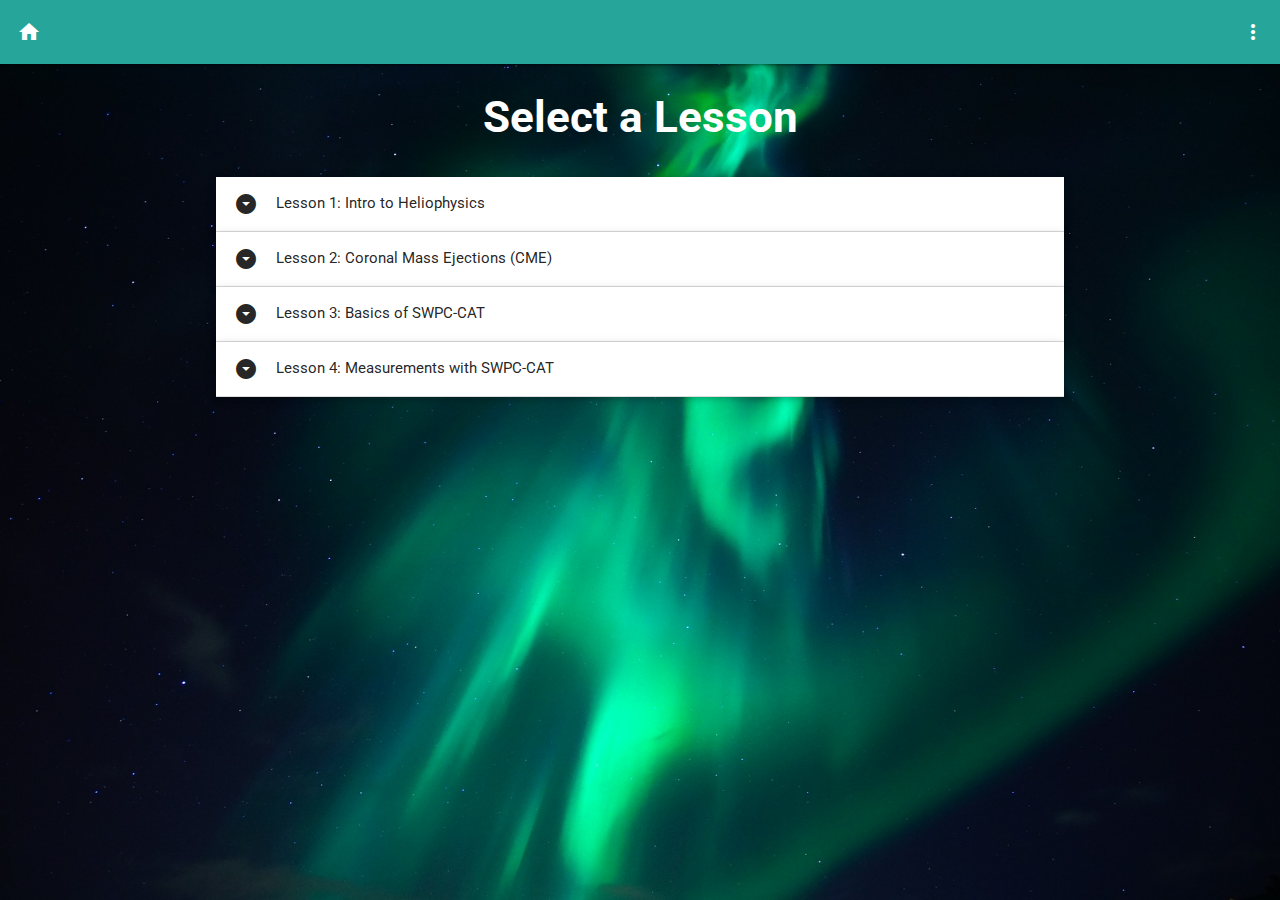
==== pages/course-select.html @ 197311a3 "First commit" ====
<!DOCTYPE html>
<html>
  <head>
    <!--Import Google Icon Font-->
    <link href="https://fonts.googleapis.com/icon?family=Material+Icons" rel="stylesheet">
    <!--Import Google font, Roboto-->
    <link href="https://fonts.googleapis.com/css?family=Roboto&display=swap" rel="stylesheet">
    <!--Import materialize.css-->
    <link type="text/css" rel="stylesheet" href="../css/materialize.min.css"  media="screen,projection"/>
    <!--Import course-select.css-->
    <link type="text/css" rel="stylesheet" href="../css/course-select.css"/>
    <!--Let browser know website is optimized for mobile-->
    <meta name="viewport" content="width=device-width, initial-scale=1.0"/>
  </head>

  <body>
    <nav>
        <div class="nav-wrapper">
          <a href="#!" class="brand-logo"><i class="material-icons">home</i></a>
          <ul class="right">
            <li>
              <!--Dropdown trigger-->
              <a class="dropdown-trigger" href="#" data-target="dropdown1">
                <i class="large material-icons">more_vert</i>
              </a>
                <!-- Dropdown Structure -->
              <ul id='dropdown1' class='dropdown-content'>
                  <li><a href="#!">Log Out</a></li>
                  <li class="divider" tabindex="-1"></li>
                  <li><a href="#!">Settings</a></li>
                  <li class="divider" tabindex="-1"></li>
                </ul>
            </li>
          </ul>
        </div>
    </nav>

    <h3 class="center-align"><b>Select a Lesson</b></h4>

    <div class="container">
        <ul class="collapsible popout">
                <li>
                  <div class="collapsible-header"><i class="material-icons">arrow_drop_down_circle</i>Lesson 1: Intro to Heliophysics</div>
                  <div class="collapsible-body">
                      <div class="row">
                          <div class="col s3">
                            <img class="responsive-img" src="../img/course-select-img/sun-lesson.jpg">
                          </div>
                          <div class="col s7" id="description">
                              <h5><b>Description for Lesson 1</b></h5>
                              <p>Quisque ullamcorper elit vitae lacus ullamcorper, a sagittis erat mollis.
                                 Pellentesque sit amet purus consectetur, ullamcorper tellus vitae, congue mauris.
                              </p>
                          </div>
                          <div class="col s2">
                              <a class="btn-floating btn-large waves-effect waves-light tooltipped" data-position="bottom" data-tooltip="Start Lesson">
                                <i class="material-icons">arrow_forward</i>
                              </a>
                          </div>
                        </div>
                  </div>
                </li>

                <li>
                  <div class="collapsible-header"><i class="material-icons">arrow_drop_down_circle</i>Lesson 2: Coronal Mass Ejections (CME)</div>
                  <div class="collapsible-body">
                    <div class="row">
                      <div class="col s3">
                        <img class="responsive-img" src="../img/course-select-img/cme.jpg">
                      </div>
                      <div class="col s7" id="description">
                          <h5><b>Description for Lesson 2</b></h5>
                          <p>Quisque ullamcorper elit vitae lacus ullamcorper, a sagittis erat mollis.
                             Pellentesque sit amet purus consectetur, ullamcorper tellus vitae, congue mauris.
                          </p>
                      </div>
                      <div class="col s2">
                          <a class="btn-floating btn-large waves-effect waves-light tooltipped" data-position="bottom" data-tooltip="Start Lesson">
                            <i class="material-icons">arrow_forward</i>
                          </a>
                      </div>
                    </div>
                  </div>
                </li>

                <li>
                  <div class="collapsible-header"><i class="material-icons">arrow_drop_down_circle</i>Lesson 3: Basics of SWPC-CAT</div>
                  <div class="collapsible-body">
                      <div class="row">
                          <div class="col s3">
                            <img class="responsive-img" src="../img/course-select-img/soho.jpg">
                          </div>
                          <div class="col s7" id="description">
                              <h5><b>Description for Lesson 3</b></h5>
                              <p>Quisque ullamcorper elit vitae lacus ullamcorper, a sagittis erat mollis.
                                 Pellentesque sit amet purus consectetur, ullamcorper tellus vitae, congue mauris.
                              </p>
                          </div>
                          <div class="col s2">
                              <a class="btn-floating btn-large waves-effect waves-light tooltipped" data-position="bottom" data-tooltip="Start Lesson">
                                <i class="material-icons">arrow_forward</i>
                              </a>
                          </div>
                        </div>
                  </div>
                </li>

                <li>
                    <div class="collapsible-header"><i class="material-icons">arrow_drop_down_circle</i>Lesson 4: Measurements with SWPC-CAT</div>
                    <div class="collapsible-body">
                        <div class="row">
                            <div class="col s3">
                              <img class="responsive-img" src="../img/course-select-img/particles.jpg">
                            </div>
                            <div class="col s7" id="description">
                                <h5><b>Description for Lesson 4</b></h5>
                                <p>Quisque ullamcorper elit vitae lacus ullamcorper, a sagittis erat mollis.
                                   Pellentesque sit amet purus consectetur, ullamcorper tellus vitae, congue mauris.
                                </p>
                            </div>
                            <div class="col s2">
                                <a class="btn-floating btn-large waves-effect waves-light tooltipped" data-position="bottom" data-tooltip="Start Lesson">
                                  <i class="material-icons">arrow_forward</i>
                                </a>
                            </div>
                          </div>
                    </div>
                  </li>
            </ul>
      </div>
      

    <!--JavaScript at end of body for optimized loading-->
    <script type="text/javascript" src="../js/materialize.min.js"></script>
    <script type="text/javascript" src="../js/course-select.js"></script>
  </body>
</html>
---- css/course-select.css ----
html { 
    background: url("../img/course-select-img/northern-lights.jpg") no-repeat center center fixed; 
    -webkit-background-size: cover;
    -moz-background-size: cover;
    -o-background-size: cover;
    background-size: cover;
  }

body {
    font-family: 'Roboto', sans-serif;
}

div.nav-wrapper {
    background-color: #26a69a;
}

a.brand-logo {
    padding-left: 1.3%;
}

a.dropdown-trigger {
    margin-right: 20%; 
}

h3.center-align {
    color: white;
}

div.collapsible-body {
    background: rgba(241, 242, 242, 0.9);
}

/* Start Lesson Button */
.col.s2 {
    justify-content: center; 
    display: flex; 
    margin-top: 7%;
}

div#description.col.s7 {
    padding-left: 5%;
    margin-top: 2%;
}

ul.collapsible.popout {
    margin-top: 4%;
}
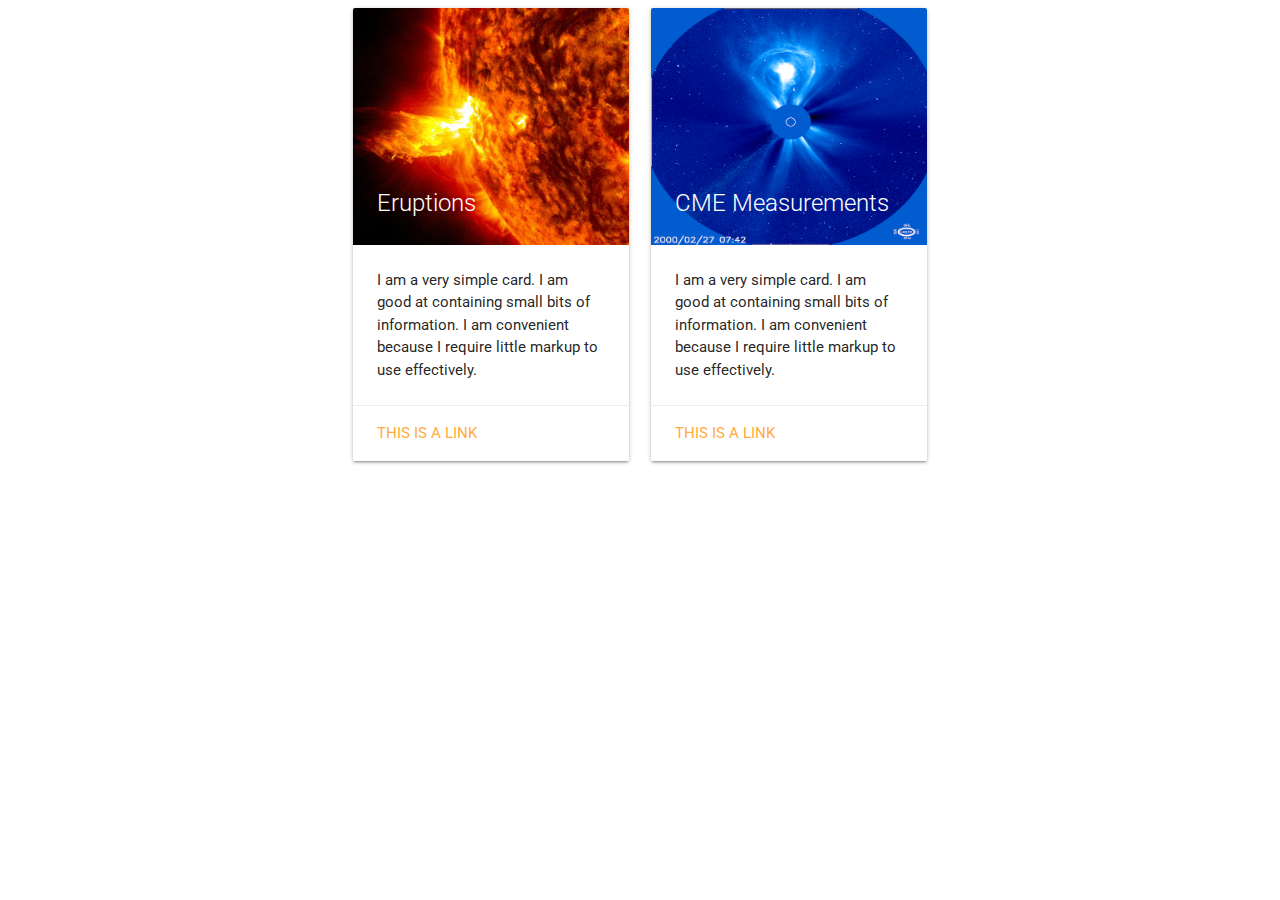
==== commit b20cbafa: "Re-did course select" ====
--- a/pages/course-select.html
+++ b/pages/course-select.html
@@ -8,127 +8,49 @@
     <!--Import materialize.css-->
     <link type="text/css" rel="stylesheet" href="../css/materialize.min.css"  media="screen,projection"/>
     <!--Import course-select.css-->
-    <link type="text/css" rel="stylesheet" href="../css/course-select.css"/>
+    <!-- <link type="text/css" rel="stylesheet" href="../css/course-select.css"/> -->
     <!--Let browser know website is optimized for mobile-->
     <meta name="viewport" content="width=device-width, initial-scale=1.0"/>
   </head>
 
   <body>
-    <nav>
-        <div class="nav-wrapper">
-          <a href="#!" class="brand-logo"><i class="material-icons">home</i></a>
-          <ul class="right">
-            <li>
-              <!--Dropdown trigger-->
-              <a class="dropdown-trigger" href="#" data-target="dropdown1">
-                <i class="large material-icons">more_vert</i>
-              </a>
-                <!-- Dropdown Structure -->
-              <ul id='dropdown1' class='dropdown-content'>
-                  <li><a href="#!">Log Out</a></li>
-                  <li class="divider" tabindex="-1"></li>
-                  <li><a href="#!">Settings</a></li>
-                  <li class="divider" tabindex="-1"></li>
-                </ul>
-            </li>
-          </ul>
-        </div>
-    </nav>
-
-    <h3 class="center-align"><b>Select a Lesson</b></h4>
 
     <div class="container">
-        <ul class="collapsible popout">
-                <li>
-                  <div class="collapsible-header"><i class="material-icons">arrow_drop_down_circle</i>Lesson 1: Intro to Heliophysics</div>
-                  <div class="collapsible-body">
-                      <div class="row">
-                          <div class="col s3">
-                            <img class="responsive-img" src="../img/course-select-img/sun-lesson.jpg">
-                          </div>
-                          <div class="col s7" id="description">
-                              <h5><b>Description for Lesson 1</b></h5>
-                              <p>Quisque ullamcorper elit vitae lacus ullamcorper, a sagittis erat mollis.
-                                 Pellentesque sit amet purus consectetur, ullamcorper tellus vitae, congue mauris.
-                              </p>
-                          </div>
-                          <div class="col s2">
-                              <a class="btn-floating btn-large waves-effect waves-light tooltipped" data-position="bottom" data-tooltip="Start Lesson">
-                                <i class="material-icons">arrow_forward</i>
-                              </a>
-                          </div>
-                        </div>
-                  </div>
-                </li>
+        <div class="row">
+            <div class="col s4 offset-s2">
+                <div class="card hoverable">
+                <div class="card-image">
+                    <img src="../img/eruption.jpg">
+                    <span class="card-title">Eruptions</span>
+                </div>
+                <div class="card-content">
+                    <p>I am a very simple card. I am good at containing small bits of information.
+                    I am convenient because I require little markup to use effectively.</p>
+                </div>
+                <div class="card-action">
+                    <a href="#">This is a link</a>
+                </div>
+                </div>
+            </div>
+            <div class="col s4">
+                <div class="card hoverable">
+                <div class="card-image">
+                    <img src="../img/cme.jpg">
+                    <span class="card-title">CME Measurements</span>
+                </div>
+                <div class="card-content">
+                    <p>I am a very simple card. I am good at containing small bits of information.
+                    I am convenient because I require little markup to use effectively.</p>
+                </div>
+                <div class="card-action">
+                    <a href="#">This is a link</a>
+                </div>
+                </div>
+            </div>
+        </div>
 
-                <li>
-                  <div class="collapsible-header"><i class="material-icons">arrow_drop_down_circle</i>Lesson 2: Coronal Mass Ejections (CME)</div>
-                  <div class="collapsible-body">
-                    <div class="row">
-                      <div class="col s3">
-                        <img class="responsive-img" src="../img/course-select-img/cme.jpg">
-                      </div>
-                      <div class="col s7" id="description">
-                          <h5><b>Description for Lesson 2</b></h5>
-                          <p>Quisque ullamcorper elit vitae lacus ullamcorper, a sagittis erat mollis.
-                             Pellentesque sit amet purus consectetur, ullamcorper tellus vitae, congue mauris.
-                          </p>
-                      </div>
-                      <div class="col s2">
-                          <a class="btn-floating btn-large waves-effect waves-light tooltipped" data-position="bottom" data-tooltip="Start Lesson">
-                            <i class="material-icons">arrow_forward</i>
-                          </a>
-                      </div>
-                    </div>
-                  </div>
-                </li>
 
-                <li>
-                  <div class="collapsible-header"><i class="material-icons">arrow_drop_down_circle</i>Lesson 3: Basics of SWPC-CAT</div>
-                  <div class="collapsible-body">
-                      <div class="row">
-                          <div class="col s3">
-                            <img class="responsive-img" src="../img/course-select-img/soho.jpg">
-                          </div>
-                          <div class="col s7" id="description">
-                              <h5><b>Description for Lesson 3</b></h5>
-                              <p>Quisque ullamcorper elit vitae lacus ullamcorper, a sagittis erat mollis.
-                                 Pellentesque sit amet purus consectetur, ullamcorper tellus vitae, congue mauris.
-                              </p>
-                          </div>
-                          <div class="col s2">
-                              <a class="btn-floating btn-large waves-effect waves-light tooltipped" data-position="bottom" data-tooltip="Start Lesson">
-                                <i class="material-icons">arrow_forward</i>
-                              </a>
-                          </div>
-                        </div>
-                  </div>
-                </li>
-
-                <li>
-                    <div class="collapsible-header"><i class="material-icons">arrow_drop_down_circle</i>Lesson 4: Measurements with SWPC-CAT</div>
-                    <div class="collapsible-body">
-                        <div class="row">
-                            <div class="col s3">
-                              <img class="responsive-img" src="../img/course-select-img/particles.jpg">
-                            </div>
-                            <div class="col s7" id="description">
-                                <h5><b>Description for Lesson 4</b></h5>
-                                <p>Quisque ullamcorper elit vitae lacus ullamcorper, a sagittis erat mollis.
-                                   Pellentesque sit amet purus consectetur, ullamcorper tellus vitae, congue mauris.
-                                </p>
-                            </div>
-                            <div class="col s2">
-                                <a class="btn-floating btn-large waves-effect waves-light tooltipped" data-position="bottom" data-tooltip="Start Lesson">
-                                  <i class="material-icons">arrow_forward</i>
-                                </a>
-                            </div>
-                          </div>
-                    </div>
-                  </li>
-            </ul>
-      </div>
-      
+    </div>
 
     <!--JavaScript at end of body for optimized loading-->
     <script type="text/javascript" src="../js/materialize.min.js"></script>
